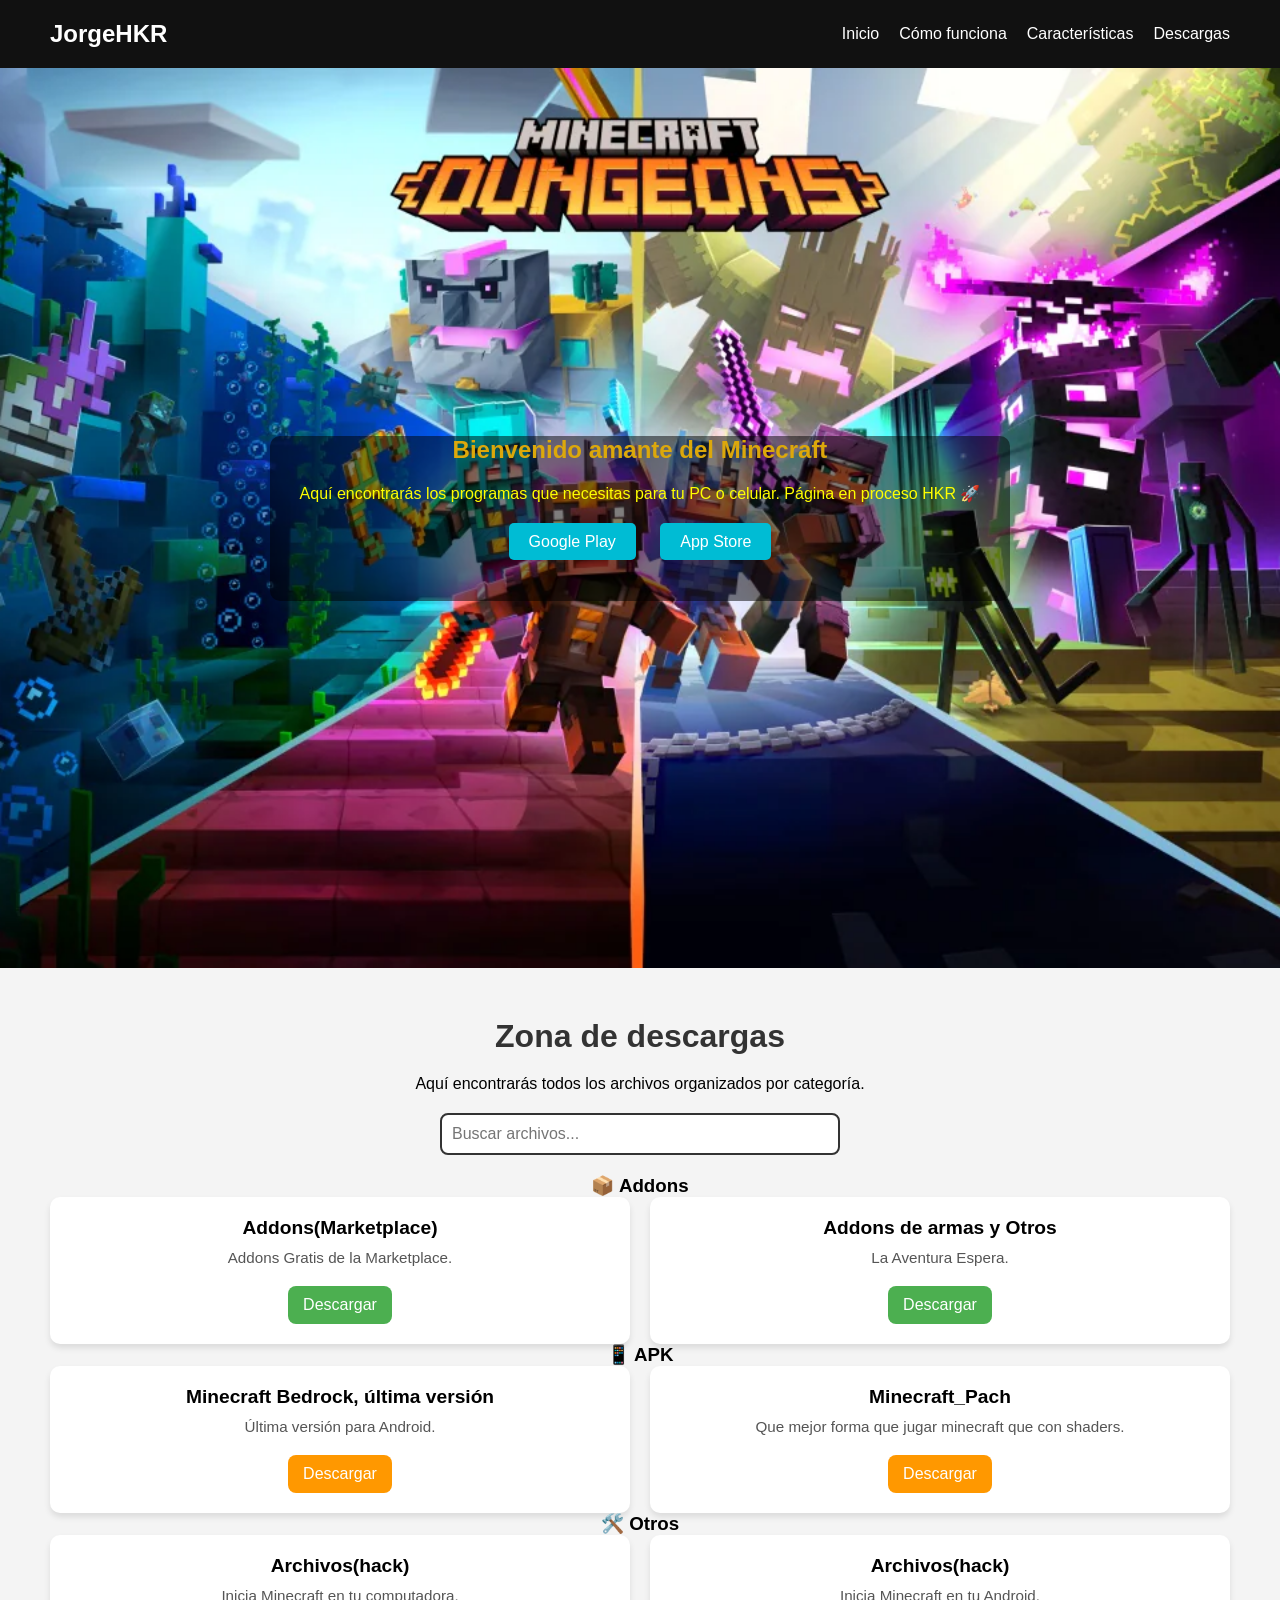
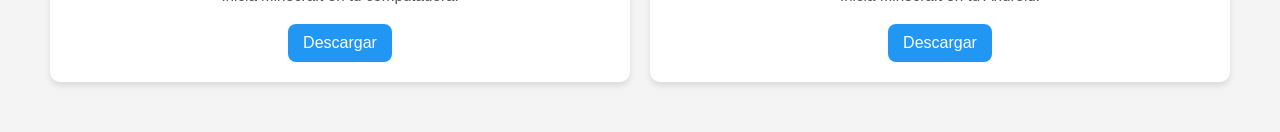
==== index.html @ 6fac8d1b "Add files via upload" ====
<!DOCTYPE html>
<html lang="es">
<head>
  <meta charset="UTF-8">
  <meta name="viewport" content="width=device-width, initial-scale=1.0">
  <title>Mi página</title>
  <link rel="stylesheet" href="style.css">
</head>
<body>

  <!-- BARRA SUPERIOR -->
  <header>
    <div class="logo">JorgeHKR</div>
    <nav>
      <ul>
        <li><a href="#">Inicio</a></li>
        <li><a href="#">Cómo funciona</a></li>
        <li><a href="#">Características</a></li>
        <li><a href="#descargar">Descargas</a></li>
      </ul>
    </nav>
  </header>

  <!-- SECCIÓN HERO -->
  <section class="hero">
    <div class="texto">
      <h1>Bienvenido amante del Minecraft</h1>
      <p>
        Aquí encontrarás los programas que necesitas para tu PC o celular. 
        Página en proceso HKR 🚀
      </p>
      <div class="botones">
        <a href="https://play.google.com/store/apps" target="_blank">Google Play</a>
        <a href="https://www.apple.com/app-store/" target="_blank">App Store</a>
      </div>
    </div>
  </section>

  <!-- SECCIÓN DESCARGAS -->
  <section id="descargar">
    <h2>Zona de descargas</h2>
    <p>Aquí encontrarás todos los archivos organizados por categoría.</p>

    <!-- BUSCADOR -->
    <input type="text" id="buscador" placeholder="Buscar archivos...">

    <!-- ADDONS -->
    <div class="categoria">
      <h3>📦 Addons</h3>
      <div class="cards">
        <div class="card addon">
          <h4>Addons(Marketplace)</h4>
          <p>Addons Gratis de la Marketplace.</p>
          <a href="descargas.html">Descargar</a>
        </div>
        <div class="card addon">
          <h4>Addons de armas y Otros</h4>
          <p>La Aventura Espera.</p>
          <a href="#">Descargar</a>
        </div>
      </div>
    </div>

    <!-- APK -->
    <div class="categoria">
      <h3>📱 APK</h3>
      <div class="cards">
        <div class="card apk">
          <h4>Minecraft Bedrock, última versión</h4>
          <p>Última versión para Android.</p>
          <a href="https://app.mediafire.com/folder/6vzirxgmdn4r2/1.21.94+Oficial+Grissby.com">Descargar</a>
        </div>
        <div class="card apk">
          <h4>Minecraft_Pach</h4>
          <p>Que mejor forma que jugar minecraft que con shaders.</p>
          <a href="https://app.mediafire.com/folder/j78ogo2elrzb8">Descargar</a>
        </div>
      </div>
    </div>

    <!-- OTROS -->
    <div class="categoria">
      <h3>🛠️ Otros</h3>
      <div class="cards">
        <div class="card otro">
          <h4>Archivos(hack)</h4>
          <p>Inicia Minecraft en tu computadora.</p>
          <a href="descargas.html">Descargar</a>
        </div>
        <div class="card otro">
          <h4>Archivos(hack)</h4>
          <p>Inicia Minecraft en tu Android.</p>
          <a href="#">Descargar</a>
        </div>
      </div>
    </div>

  </section>

  <!-- SCRIPT BUSCADOR -->
  <script>
    const buscador = document.getElementById("buscador");
    const cards = document.querySelectorAll(".card");

    buscador.addEventListener("keyup", function() {
      let texto = buscador.value.toLowerCase();
      cards.forEach(card => {
        let contenido = card.innerText.toLowerCase();
        if (contenido.includes(texto)) {
          card.style.display = "block";
        } else {
          card.style.display = "none";
        }
      });
    });
  </script>

</body>
</html>
---- style.css ----
/* --- RESET BÁSICO --- */
* {
  margin: 0;
  padding: 0;
  box-sizing: border-box;
}

body {
  font-family: Arial, sans-serif;
}

/* --- HEADER --- */
header {
  display: flex;
  justify-content: space-between;
  align-items: center;
  padding: 20px 50px;
  background-color: #111;
  color: white;
}

header .logo {
  font-size: 24px;
  font-weight: bold;
}

header nav ul {
  list-style: none;
  display: flex;
  gap: 20px;
}

header nav ul li a {
  text-decoration: none;
  color: white;
  font-size: 16px;
  transition: color 0.3s ease;
}

header nav ul li a:hover {
  color: #00bcd4;
}

/* --- SECCIÓN HERO --- */
.hero {
  position: relative;
  height: 100vh;
  background-image: url('fondo.png');
  background-size: cover;
  background-position: center;
  background-repeat: no-repeat;
  display: flex;
  flex-direction: column;
  justify-content: center;
  align-items: center;
  text-align: center;
  color: white;
  padding: 0 20px;
}

.hero::before {
  content: "";
  position: absolute;
  top: 0;
  left: 0;
  width: 100%;
  height: 100%;
  background: rgba(0,0,0,0.4);
  z-index: -1;
}

.botones a {
  text-decoration: none;
  color: white;
  background-color: #00bcd4;
  padding: 10px 20px;
  margin: 10px;
  border-radius: 5px;
  transition: background 0.3s ease;
}

.botones a:hover {
  background-color: #0097a7;
}

.texto h1 {
  position: relative;
  top: -50px;
  color: rgb(220, 168, 11);
  font-weight: bold;
}

.texto p {
  position: relative;
  top: -30px;
  color: yellow;
}

.texto {
  background: rgba(0, 0, 0, 0.5);
  padding: 50px 30px;
  border-radius: 10px;
  display: inline-block;
  text-align: center;
  color: white;
}

/* --- SECCIÓN DESCARGAS --- */
#descargar {
  padding: 50px;
  text-align: center;
  background: #f4f4f4;
}

#descargar h2 {
  font-size: 2rem;
  margin-bottom: 20px;
  color: #333;
}

#descargar p {
  margin-bottom: 20px;
}

#buscador {
  width: 100%;
  max-width: 400px;
  padding: 10px;
  margin: 20px auto;
  display: block;
  border-radius: 8px;
  border: 2px solid #333;
  font-size: 16px;
}

/* --- CARDS --- */
.cards {
  display: grid;
  grid-template-columns: repeat(auto-fit, minmax(250px, 1fr));
  gap: 20px;
}

.card {
  background: #fff;
  border-radius: 10px;
  padding: 20px;
  box-shadow: 0 4px 6px rgba(0,0,0,0.1);
  transition: transform 0.2s ease, box-shadow 0.2s ease;
}

.card:hover {
  transform: translateY(-5px);
  box-shadow: 0 8px 15px rgba(0,0,0,0.2);
}

.card img {
  width: 100%;
  height: 150px;
  object-fit: cover;
  border-radius: 8px;
  margin-bottom: 10px;
}

.card h4 {
  font-size: 1.2rem;
  margin-bottom: 10px;
}

.card p {
  font-size: 0.95rem;
  color: #555;
  margin-bottom: 15px;
}

.card a {
  display: inline-block;
  text-decoration: none;
  padding: 10px 15px;
  border-radius: 8px;
  color: #fff;
  background: #2196F3; /* Color de botón por defecto */
  transition: background 0.3s ease;
}

.card a:hover {
  opacity: 0.9;
}

/* Si quieres diferenciar por categoría */
.card.addon a {
  background: #4CAF50;
}

.card.apk a {
  background: #FF9800;
}
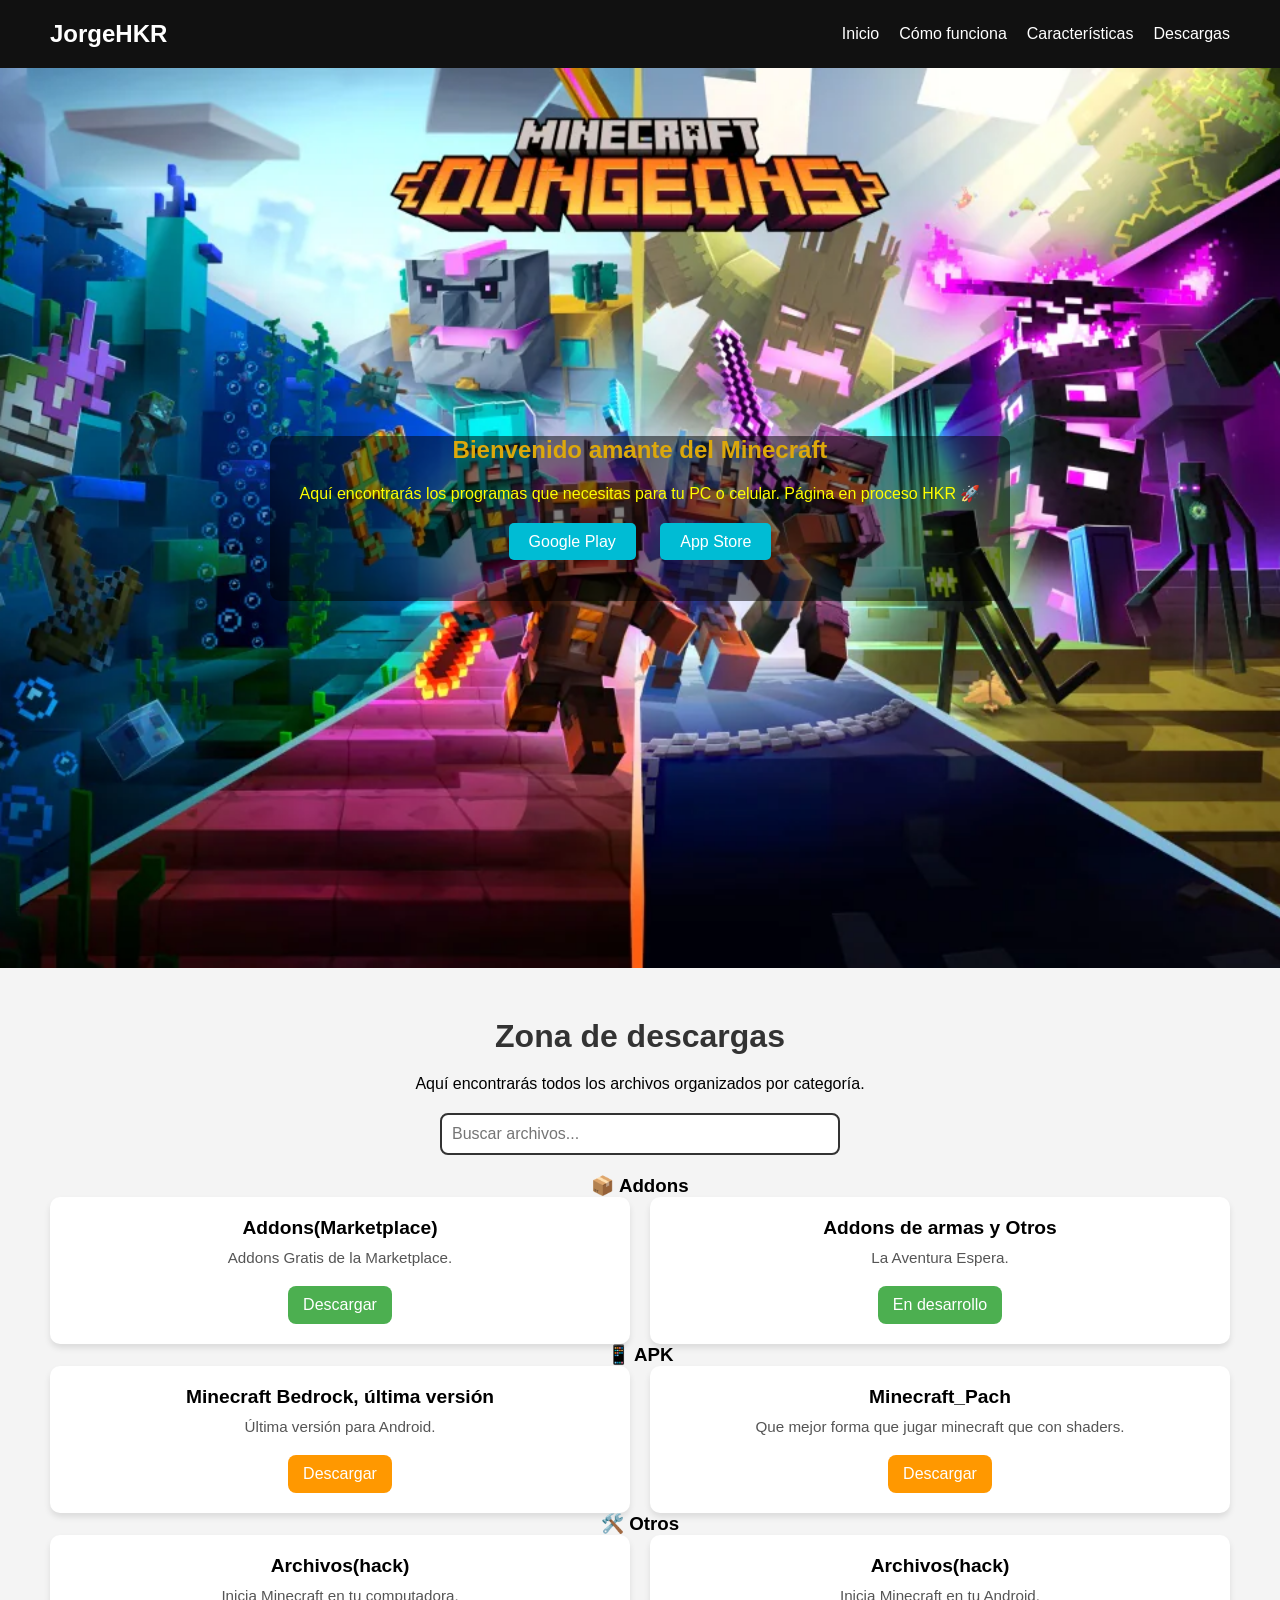
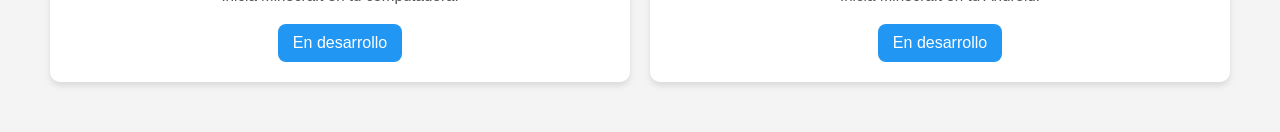
==== commit 57dfde11: "Update index.html" ====
--- a/index.html
+++ b/index.html
@@ -56,7 +56,7 @@
         <div class="card addon">
           <h4>Addons de armas y Otros</h4>
           <p>La Aventura Espera.</p>
-          <a href="#">Descargar</a>
+          <a href="#">En desarrollo</a>
         </div>
       </div>
     </div>
@@ -85,12 +85,12 @@
         <div class="card otro">
           <h4>Archivos(hack)</h4>
           <p>Inicia Minecraft en tu computadora.</p>
-          <a href="descargas.html">Descargar</a>
+          <a href="descargas.html">En desarrollo</a>
         </div>
         <div class="card otro">
           <h4>Archivos(hack)</h4>
           <p>Inicia Minecraft en tu Android.</p>
-          <a href="#">Descargar</a>
+          <a href="#">En desarrollo</a>
         </div>
       </div>
     </div>
@@ -117,3 +117,4 @@
 
 </body>
 </html>
+
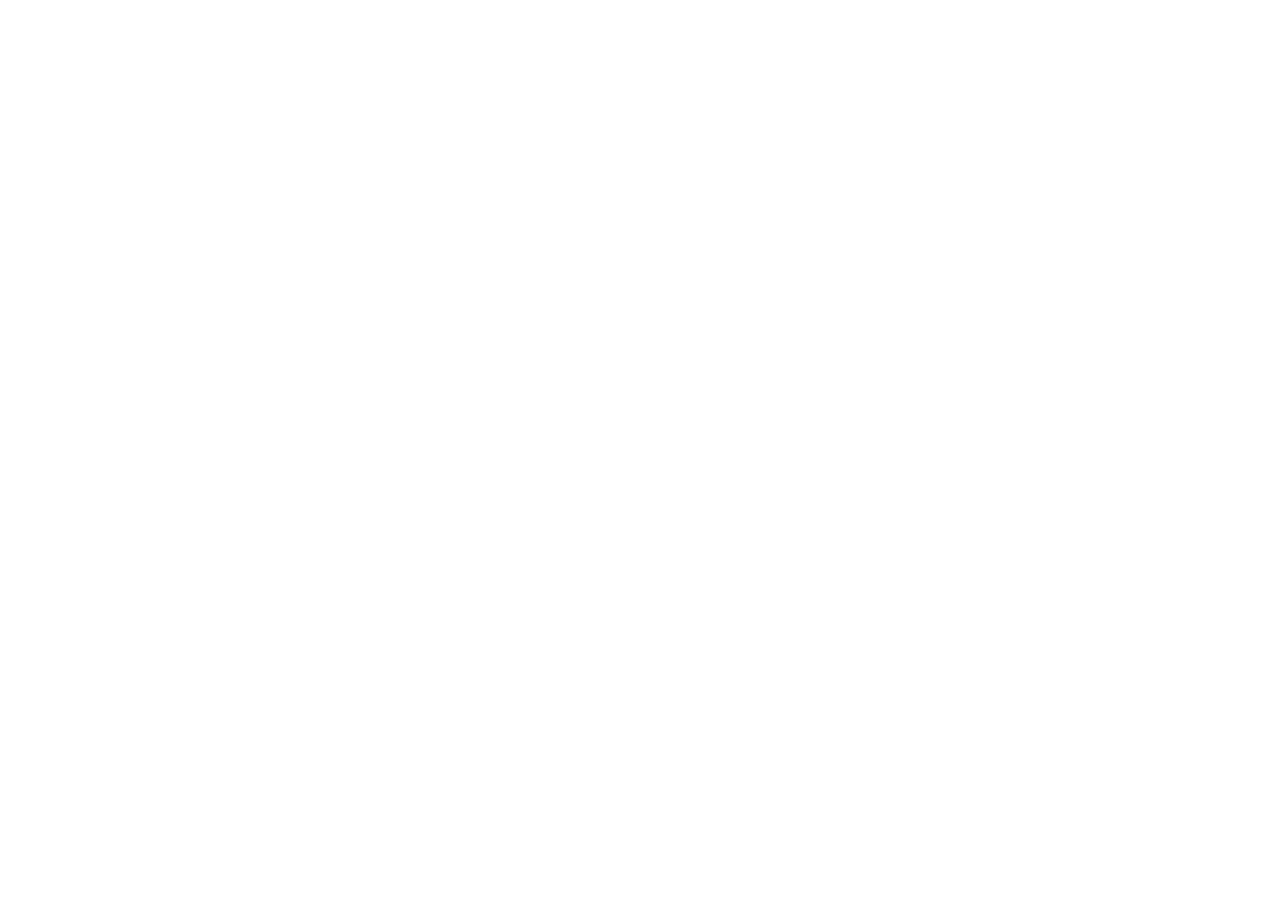
==== commit 62daf50d: "primer commit" ====
--- a/index.html
+++ b/index.html
@@ -1,120 +1,25 @@
-<!DOCTYPE html>
-<html lang="es">
-<head>
-  <meta charset="UTF-8">
-  <meta name="viewport" content="width=device-width, initial-scale=1.0">
-  <title>Mi página</title>
-  <link rel="stylesheet" href="style.css">
-</head>
-<body>
-
-  <!-- BARRA SUPERIOR -->
-  <header>
-    <div class="logo">JorgeHKR</div>
-    <nav>
-      <ul>
-        <li><a href="#">Inicio</a></li>
-        <li><a href="#">Cómo funciona</a></li>
-        <li><a href="#">Características</a></li>
-        <li><a href="#descargar">Descargas</a></li>
-      </ul>
-    </nav>
-  </header>
-
-  <!-- SECCIÓN HERO -->
-  <section class="hero">
-    <div class="texto">
-      <h1>Bienvenido amante del Minecraft</h1>
-      <p>
-        Aquí encontrarás los programas que necesitas para tu PC o celular. 
-        Página en proceso HKR 🚀
-      </p>
-      <div class="botones">
-        <a href="https://play.google.com/store/apps" target="_blank">Google Play</a>
-        <a href="https://www.apple.com/app-store/" target="_blank">App Store</a>
-      </div>
-    </div>
-  </section>
-
-  <!-- SECCIÓN DESCARGAS -->
-  <section id="descargar">
-    <h2>Zona de descargas</h2>
-    <p>Aquí encontrarás todos los archivos organizados por categoría.</p>
-
-    <!-- BUSCADOR -->
-    <input type="text" id="buscador" placeholder="Buscar archivos...">
-
-    <!-- ADDONS -->
-    <div class="categoria">
-      <h3>📦 Addons</h3>
-      <div class="cards">
-        <div class="card addon">
-          <h4>Addons(Marketplace)</h4>
-          <p>Addons Gratis de la Marketplace.</p>
-          <a href="descargas.html">Descargar</a>
-        </div>
-        <div class="card addon">
-          <h4>Addons de armas y Otros</h4>
-          <p>La Aventura Espera.</p>
-          <a href="#">En desarrollo</a>
-        </div>
-      </div>
-    </div>
-
-    <!-- APK -->
-    <div class="categoria">
-      <h3>📱 APK</h3>
-      <div class="cards">
-        <div class="card apk">
-          <h4>Minecraft Bedrock, última versión</h4>
-          <p>Última versión para Android.</p>
-          <a href="https://app.mediafire.com/folder/6vzirxgmdn4r2/1.21.94+Oficial+Grissby.com">Descargar</a>
-        </div>
-        <div class="card apk">
-          <h4>Minecraft_Pach</h4>
-          <p>Que mejor forma que jugar minecraft que con shaders.</p>
-          <a href="https://app.mediafire.com/folder/j78ogo2elrzb8">Descargar</a>
-        </div>
-      </div>
-    </div>
-
-    <!-- OTROS -->
-    <div class="categoria">
-      <h3>🛠️ Otros</h3>
-      <div class="cards">
-        <div class="card otro">
-          <h4>Archivos(hack)</h4>
-          <p>Inicia Minecraft en tu computadora.</p>
-          <a href="descargas.html">En desarrollo</a>
-        </div>
-        <div class="card otro">
-          <h4>Archivos(hack)</h4>
-          <p>Inicia Minecraft en tu Android.</p>
-          <a href="#">En desarrollo</a>
-        </div>
-      </div>
-    </div>
-
-  </section>
-
-  <!-- SCRIPT BUSCADOR -->
-  <script>
-    const buscador = document.getElementById("buscador");
-    const cards = document.querySelectorAll(".card");
-
-    buscador.addEventListener("keyup", function() {
-      let texto = buscador.value.toLowerCase();
-      cards.forEach(card => {
-        let contenido = card.innerText.toLowerCase();
-        if (contenido.includes(texto)) {
-          card.style.display = "block";
-        } else {
-          card.style.display = "none";
-        }
-      });
-    });
-  </script>
-
-</body>
-</html>
-
+<!doctype html>
+<html lang="en">
+  <head>
+    <meta charset="UTF-8" />
+    <meta name="viewport" content="width=device-width, initial-scale=1.0" />
+    <title>JorgeHKR Minecraft Store - Addons, Mods, APKs y Más</title>
+    <meta name="description" content="Descarga gratis los mejores addons, mods, APKs y recursos para Minecraft. Marketplace gaming con más de 500 contenidos gratuitos para PC y móvil." />
+    <meta name="keywords" content="minecraft addons, minecraft mods, minecraft apk, descargar minecraft gratis, marketplace gaming, jorge hkr" />
+    <meta name="author" content="JorgeHKR" />
+
+    <meta property="og:title" content="JorgeHKR Minecraft Store - La mejor marketplace gaming" />
+    <meta property="og:description" content="Descarga gratis addons, mods, APKs y más recursos para Minecraft. Tu marketplace gaming de confianza." />
+    <meta property="og:type" content="website" />
+    <meta property="og:image" content="https://lovable.dev/opengraph-image-p98pqg.png" />
+
+    <meta name="twitter:card" content="summary_large_image" />
+    <meta name="twitter:site" content="@jorgehkr" />
+    <meta name="twitter:image" content="https://lovable.dev/opengraph-image-p98pqg.png" />
+  </head>
+
+  <body>
+    <div id="root"></div>
+    <script type="module" src="/src/main.tsx"></script>
+  </body>
+</html>
